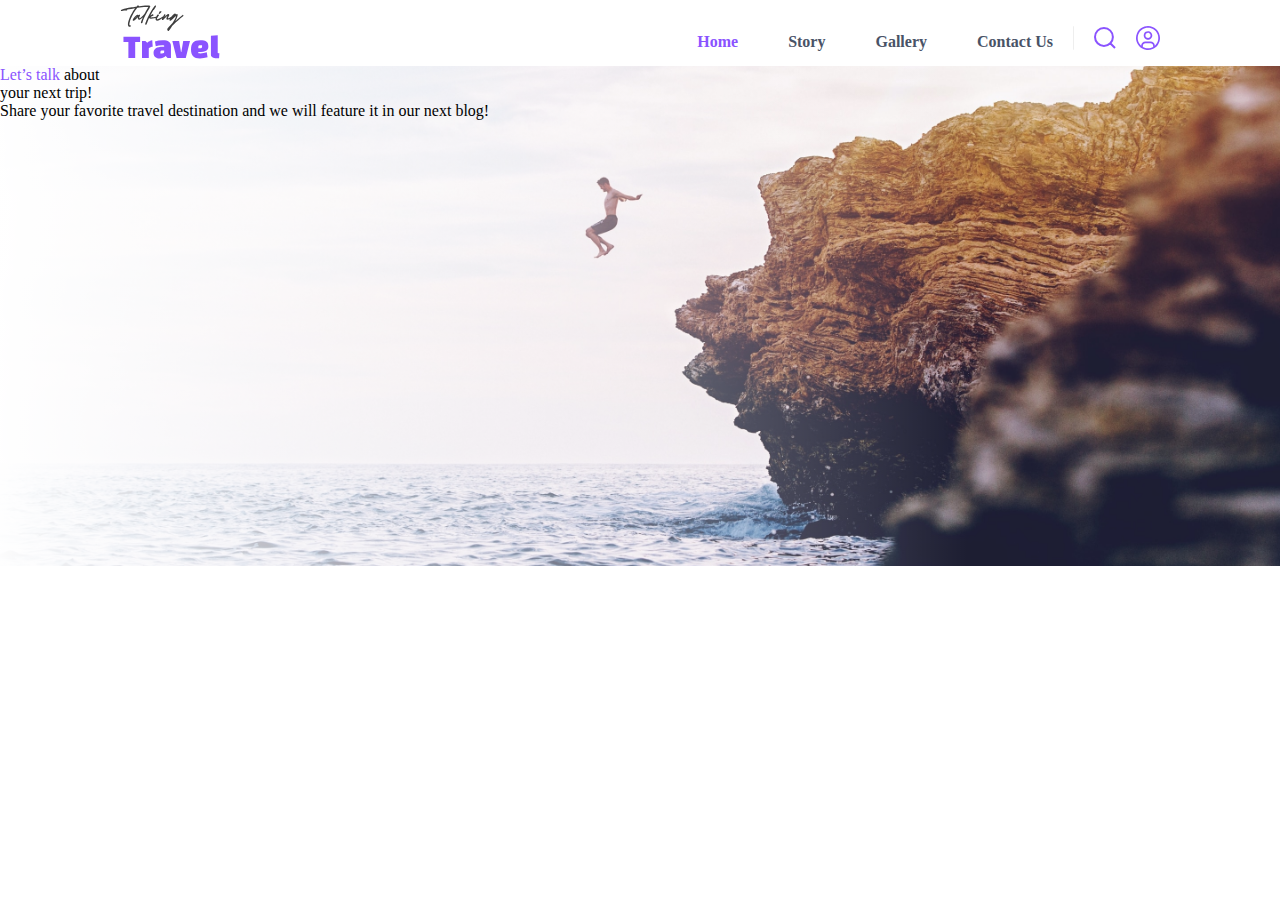
==== index.html @ 4b89ee37 "init commit" ====
<!DOCTYPE html>
<html lang="en">
  <head>
    <meta charset="UTF-8" />
    <meta name="viewport" content="width=device-width, initial-scale=1.0" />
    <title>Web</title>
    <link rel="stylesheet" href="./src/styles/style.css" />
  </head>
  <body>
    <header>
      <img class="logo" src="./src/assets/images/logo.svg" alt="" />
      <div class="nav-container">
        <ul class="nav-bar">
          <li><a href="#" class="home-link">Home</a></li>
          <li><a href="#">Story</a></li>
          <li><a href="#">Gallery</a></li>
          <li><a href="#">Contact Us</a></li>
        </ul>
        <div class="icon-items">
          <img src="./src/assets/images/seperator.svg" alt="" />
          <img src="./src/assets/images/search_icon.svg" alt="" />
          <img src="./src/assets/images/profile_icon.svg" alt="" />
        </div>
      </div>
    </header>

    <div class="main-container">
      <div class="main-text">
        <span class="text-violet">Let’s talk</span>
        <span class="text-black">about <br />your next trip!</span>
        <br />
        <span
          >Share your favorite travel destination and we will feature it in our
          next blog!</span
        >
      </div>
    </div>
  </body>
</html>
---- src/styles/style.css ----
* {
    margin: 0;
    padding: 0;
}

header {
    display: flex;
    justify-content: space-between;
    align-items: center;
    padding-bottom: 2px;
    padding-left: 120x;
    padding-right: 120px;
}

.logo {
    padding-left: 120px;
}

ul {
    display: flex;
    padding-top: 20px;
    list-style-type: none;
}

a {
    font-weight: 550;
    text-decoration: none;
    color: #495367;
}

.nav-container {
    display: flex;
    align-items: center;
    flex-direction: row;
    gap: 20px;
}

.home-link {
    color: #8A53FF;
}

.nav-bar {
    gap: 50px;
}

.icon {
    padding-top: 20px;
}

.icon-items {
    display: flex;
    padding-top: 12px;
    gap: 20px;
}

.main-container {
    background: linear-gradient(90deg, #FFFFFF -0.92%, rgba(255, 255, 255, 0) 75.6%) , url('../assets/images/sea.jpeg');
    background-size: cover;
    width: 100%;
    height: 500px;
    background-repeat: no-repeat;
    background-position: center;
}

.text-black {
    color: black;
}

.text-violet {
    color: #8A53FF ;
}

.main-text {

}
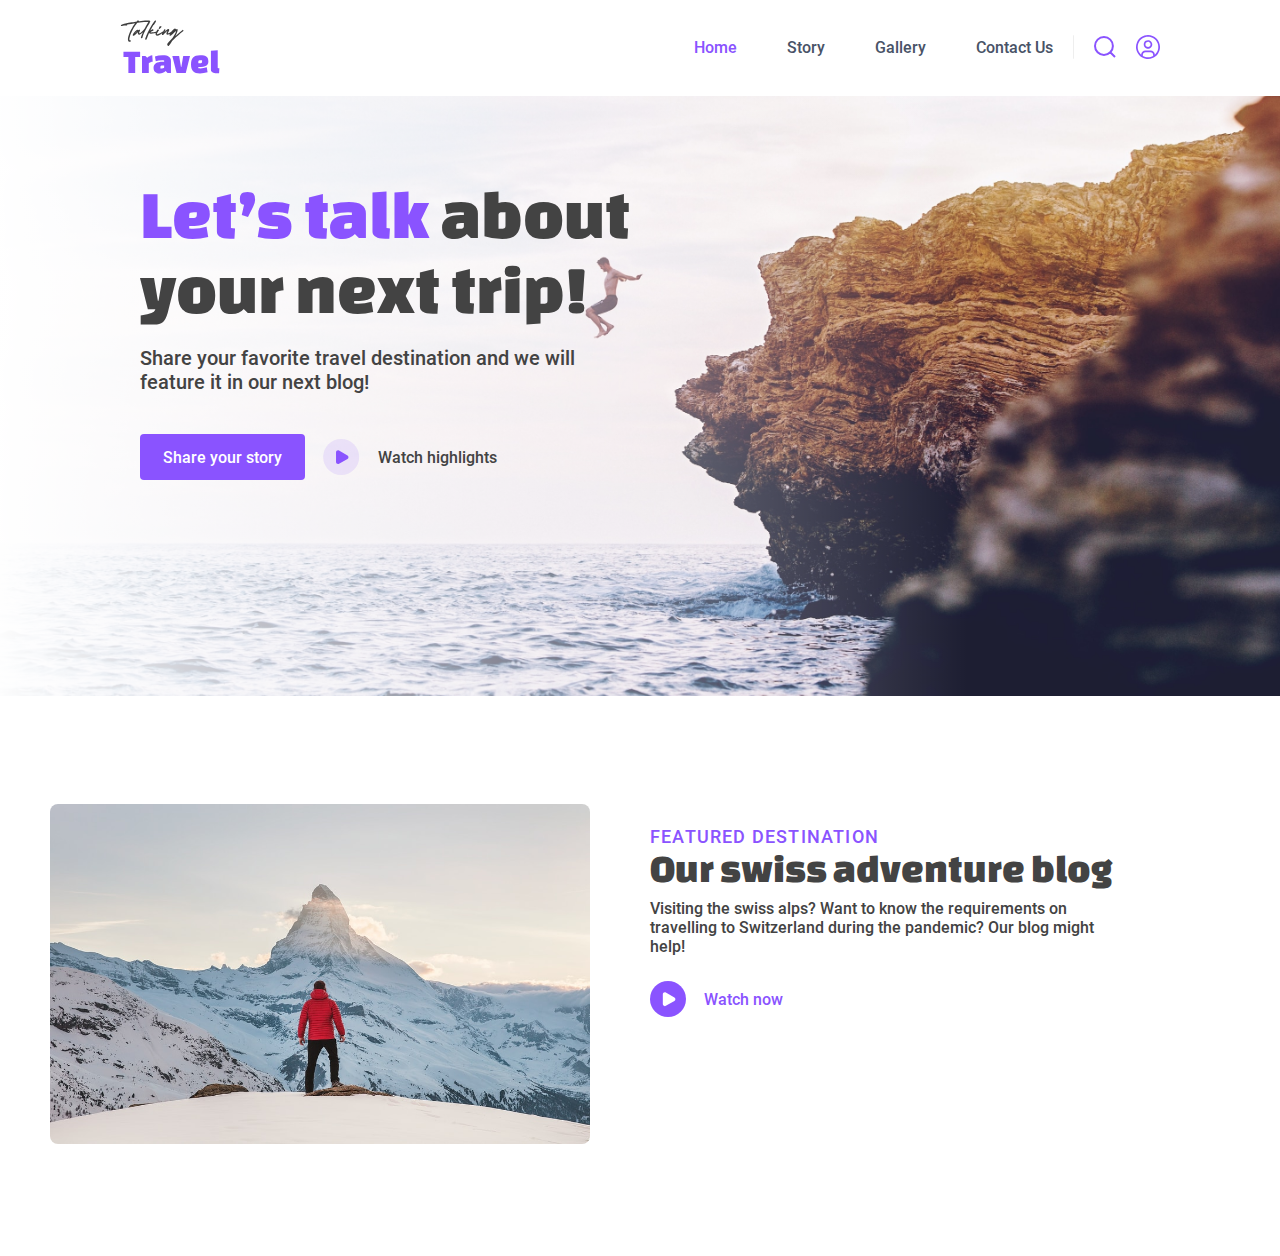
==== commit 63324743: "added Featured Destination Section and added fonts" ====
--- a/index.html
+++ b/index.html
@@ -26,13 +26,39 @@
 
     <div class="main-container">
       <div class="main-text">
-        <span class="text-violet">Let’s talk</span>
-        <span class="text-black">about <br />your next trip!</span>
-        <br />
-        <span
+        <div class="changa-one">
+          <span class="text-violet">Let’s talk</span>
+          <span>about <br />your next trip!</span>
+        </div>
+        <span class="roboto"
           >Share your favorite travel destination and we will feature it in our
           next blog!</span
         >
+        <div class="buttons">
+          <button>Share your story</button>
+          <img src="./src/assets/images/play.svg" alt="" />
+          <span>Watch highlights</span>
+        </div>
+      </div>
+    </div>
+    <div class="main-container2">
+      <div class="image-mountains">
+        <img src="./src/assets/images/mountain.jpeg" alt="" />
+      </div>
+      <div class="main-text2">
+        <div class="mountains-text">
+          <p class="mountains-violet">FEATURED DESTINATION</p>
+          <p class="mountains-black">Our swiss adventure blog</p>
+          <p>
+            Visiting the swiss alps? Want to know the requirements on <br />
+            travelling to Switzerland during the pandemic? Our blog might <br />
+            help!
+          </p>
+        </div>
+        <div class="button-play-mountains">
+          <img src="./src/assets/images/play2.svg" alt="" />
+          <span>Watch now</span>
+        </div>
       </div>
     </div>
   </body>
--- a/src/styles/style.css
+++ b/src/styles/style.css
@@ -1,8 +1,22 @@
 * {
     margin: 0;
     padding: 0;
+    color: #434343;
 }
 
+body {
+    font-family: 'Roboto';
+}
+
+@font-face {
+    font-family: 'Roboto';
+    src: url(../assets/fonts/Roboto-Medium.ttf);
+}
+
+@font-face {
+    font-family: 'ChangaOne';
+    src: url(../assets/fonts/ChangaOne-Regular.ttf);
+}
 header {
     display: flex;
     justify-content: space-between;
@@ -14,18 +28,26 @@
 
 .logo {
     padding-left: 120px;
+    padding-top: 15px;
+    padding-bottom: 15px;
 }
 
 ul {
     display: flex;
-    padding-top: 20px;
+    padding-top: 15px;
+    padding-bottom: 15px;
     list-style-type: none;
 }
 
 a {
+    font-family: 'Roboto';
     font-weight: 550;
     text-decoration: none;
     color: #495367;
+}
+
+.icon-items {
+    cursor: pointer;
 }
 
 .nav-container {
@@ -49,7 +71,8 @@
 
 .icon-items {
     display: flex;
-    padding-top: 12px;
+    padding-top: 15px;
+    padding-bottom: 15px;
     gap: 20px;
 }
 
@@ -57,19 +80,113 @@
     background: linear-gradient(90deg, #FFFFFF -0.92%, rgba(255, 255, 255, 0) 75.6%) , url('../assets/images/sea.jpeg');
     background-size: cover;
     width: 100%;
-    height: 500px;
+    height: 600px;
     background-repeat: no-repeat;
     background-position: center;
-}
-
-.text-black {
-    color: black;
 }
 
 .text-violet {
     color: #8A53FF ;
 }
 
+.changa-one {
+    font-family: 'ChangaOne';
+    font-weight: 400px;
+    font-size: 70px;
+    padding-bottom: 20px;
+}
+
+.roboto {
+    font-family: 'Roboto' , sans-serif;
+    font-weight: normal;
+    font-size: 20px;
+}
+
 .main-text {
+    width: 500px;
+    height: 250px;
+    margin-left: 140px;
+    padding-top: 80px;
+}
 
-}+.buttons {
+    display: flex;
+    align-items: center;
+    gap: 18px;
+    margin-top: 40px;
+}
+
+.buttons button {
+    font-size: 16px;
+    font-family: 'Roboto';
+    width: 165px;
+    height: 46px;
+    border-radius: 4px;
+    border: none;
+    color: #FFFFFF;
+    background-color:  #8A53FF;
+    cursor: pointer;
+}
+
+.buttons span {
+    font-family: 'Roboto';
+
+}
+
+.buttons img {
+    cursor: pointer;
+}
+
+.main-container2 {
+    display: flex;
+    justify-content: center;
+    align-items: center;
+    width: 100%;
+    height: 560px;
+    gap: 60px;
+}
+
+.image-mountains img {
+    width: 540px;
+    height: 340px;
+    border-radius: 8px;
+}
+
+.main-text2 {
+    width: 580px;
+    height: 300px;
+
+}
+
+.mountains-text {
+    margin-bottom: 25px;
+}
+
+.mountains-violet {
+    font-weight: 500;
+    font-size: 18px;
+    letter-spacing: 1.2px;
+    color: #8A53FF;
+}
+
+.button-play-mountains {
+    display: flex;
+    align-items: center;
+    gap: 18px;
+}
+
+.button-play-mountains span {
+    color: #8A53FF;
+}
+
+
+.mountains-black {
+    font-family: 'ChangaOne';
+    font-size: 40px;
+    padding-bottom: 10px;
+}
+
+.button-play-mountains img {
+    cursor: pointer;
+}
+
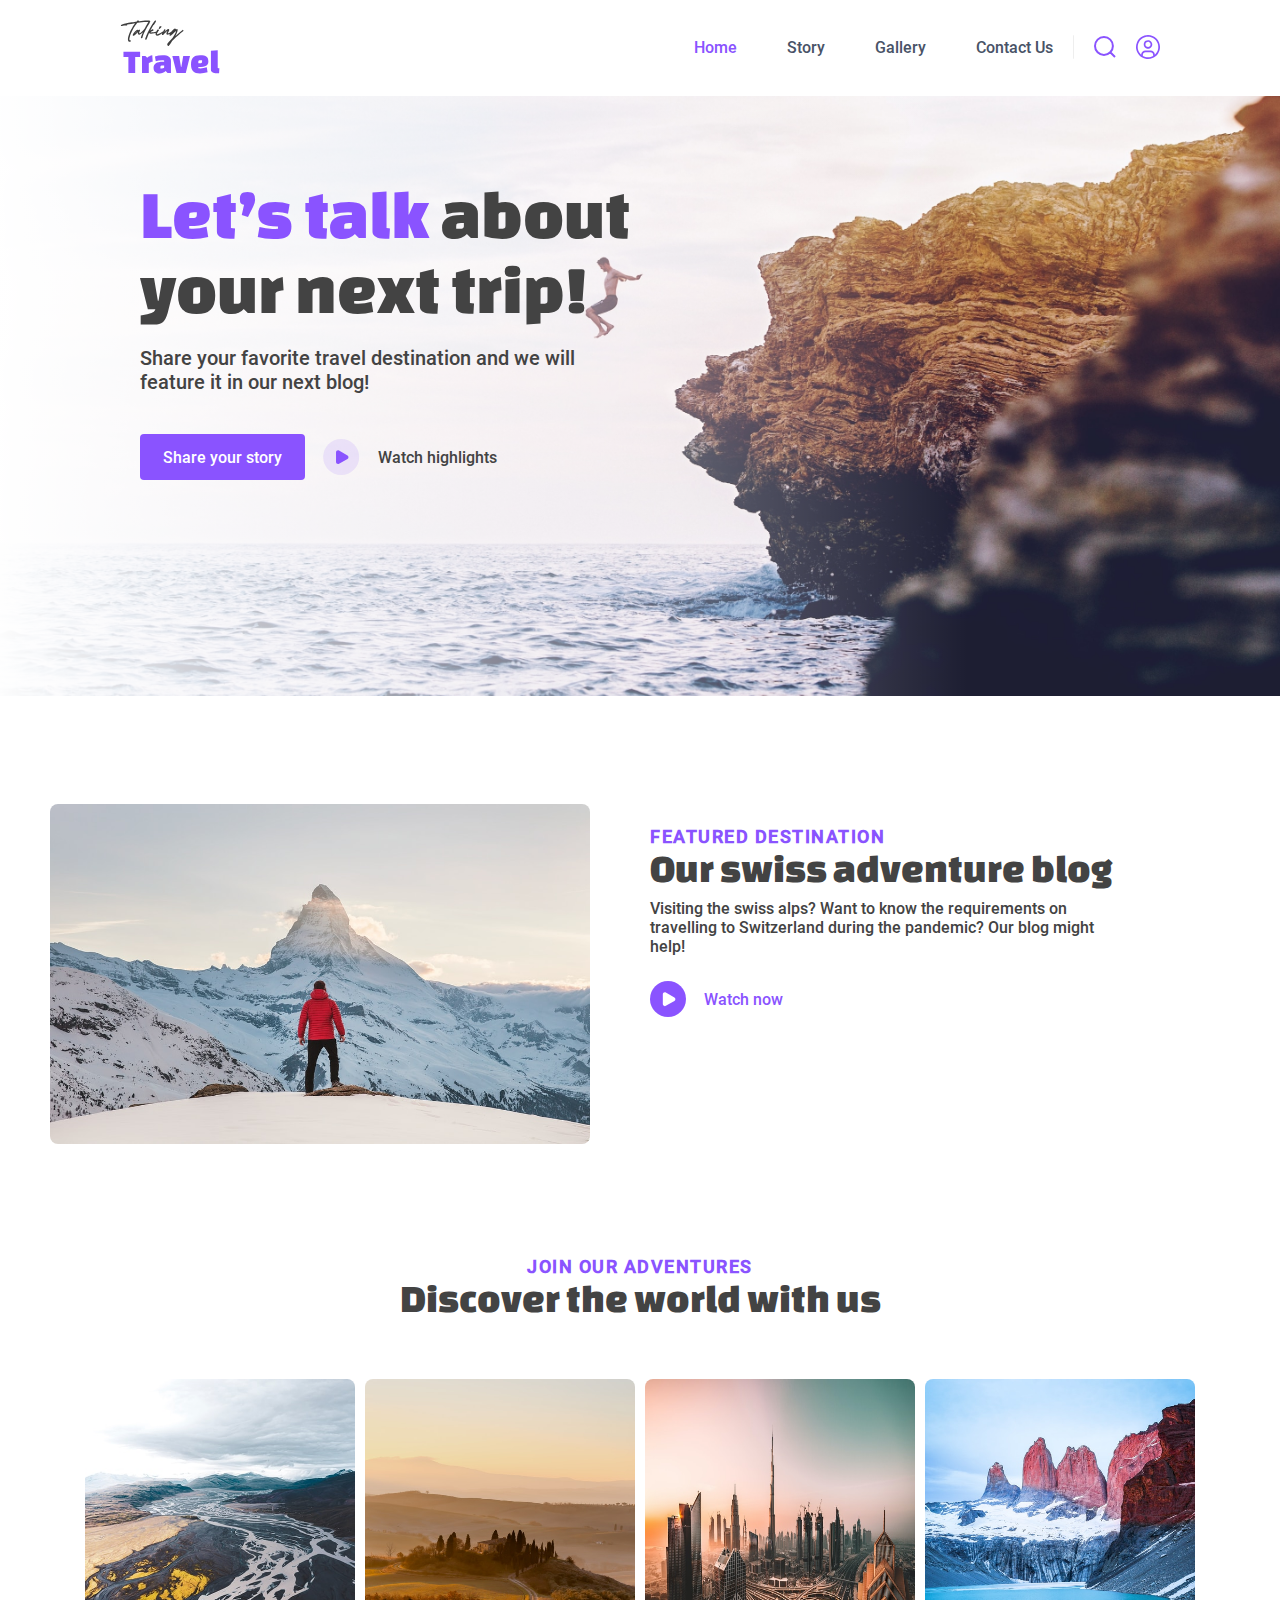
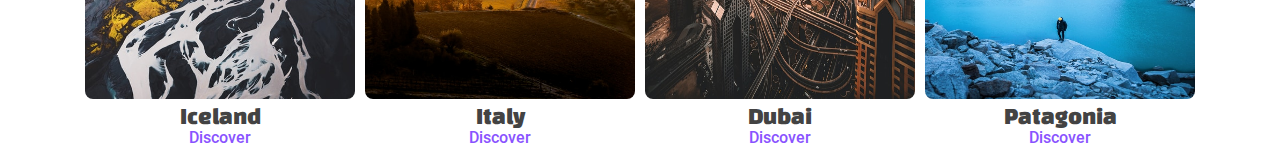
==== commit e151c898: "added discover the world section" ====
--- a/index.html
+++ b/index.html
@@ -5,6 +5,7 @@
     <meta name="viewport" content="width=device-width, initial-scale=1.0" />
     <title>Web</title>
     <link rel="stylesheet" href="./src/styles/style.css" />
+    <link rel="stylesheet" href="./src/styles/discoverWorld.css" />
   </head>
   <body>
     <header>
@@ -61,5 +62,33 @@
         </div>
       </div>
     </div>
+    <div class="discover-container">
+      <div class="discover-header">
+        <p class="adventures-violet">JOIN OUR ADVENTURES</p>
+        <p class="discover-text">Discover the world with us</p>
+      </div>
+      <div class="location-cards">
+        <div class="iceland">
+          <img src="./src/assets/images/iceland.jpeg" alt="" />
+          <p>Iceland</p>
+          <span>Discover</span>
+        </div>
+        <div class="italy">
+          <img src="./src/assets/images/italy.jpeg" alt="" />
+          <p>Italy</p>
+          <span>Discover</span>
+        </div>
+        <div class="dubai">
+          <img src="./src/assets/images/dubai.jpeg" alt="" />
+          <p>Dubai</p>
+          <span>Discover</span>
+        </div>
+        <div class="patagonia">
+          <img src="./src/assets/images/patagonia.jpeg" alt="" />
+          <p>Patagonia</p>
+          <span>Discover</span>
+        </div>
+      </div>
+    </div>
   </body>
 </html>
--- a/src/styles/style.css
+++ b/src/styles/style.css
@@ -163,9 +163,9 @@
 }
 
 .mountains-violet {
-    font-weight: 500;
+    font-weight: 700;
     font-size: 18px;
-    letter-spacing: 1.2px;
+    letter-spacing: 1.5px;
     color: #8A53FF;
 }
 
--- a/src/styles/discoverWorld.css
+++ b/src/styles/discoverWorld.css
@@ -0,0 +1,46 @@
+.discover-header {
+    display: flex;
+    flex-direction: column;
+    justify-content: center;
+    align-items: center;
+    margin-bottom: 60px;
+}
+
+.adventures-violet {
+    color: #8A53FF;
+    font-weight: 700;
+    font-size: 18px;
+    letter-spacing: 1.5px;
+}
+
+.discover-text {
+    font-family: 'ChangaOne';
+    font-size: 40px;
+
+}
+
+.location-cards {
+    display: flex;
+    flex-direction: row;
+    justify-content: center;
+    align-items: center;
+    text-align: center;
+    gap: 10px;
+}
+
+.location-cards img {
+    border-radius: 8px;
+    width: 270px;
+    height: 320px;
+}
+
+.location-cards p {
+    font-family: 'ChangaOne';
+    font-size: 24px;
+}
+
+.location-cards span {
+    font-size: 16px;
+    font-weight: 400;
+    color: #8A53FF;
+}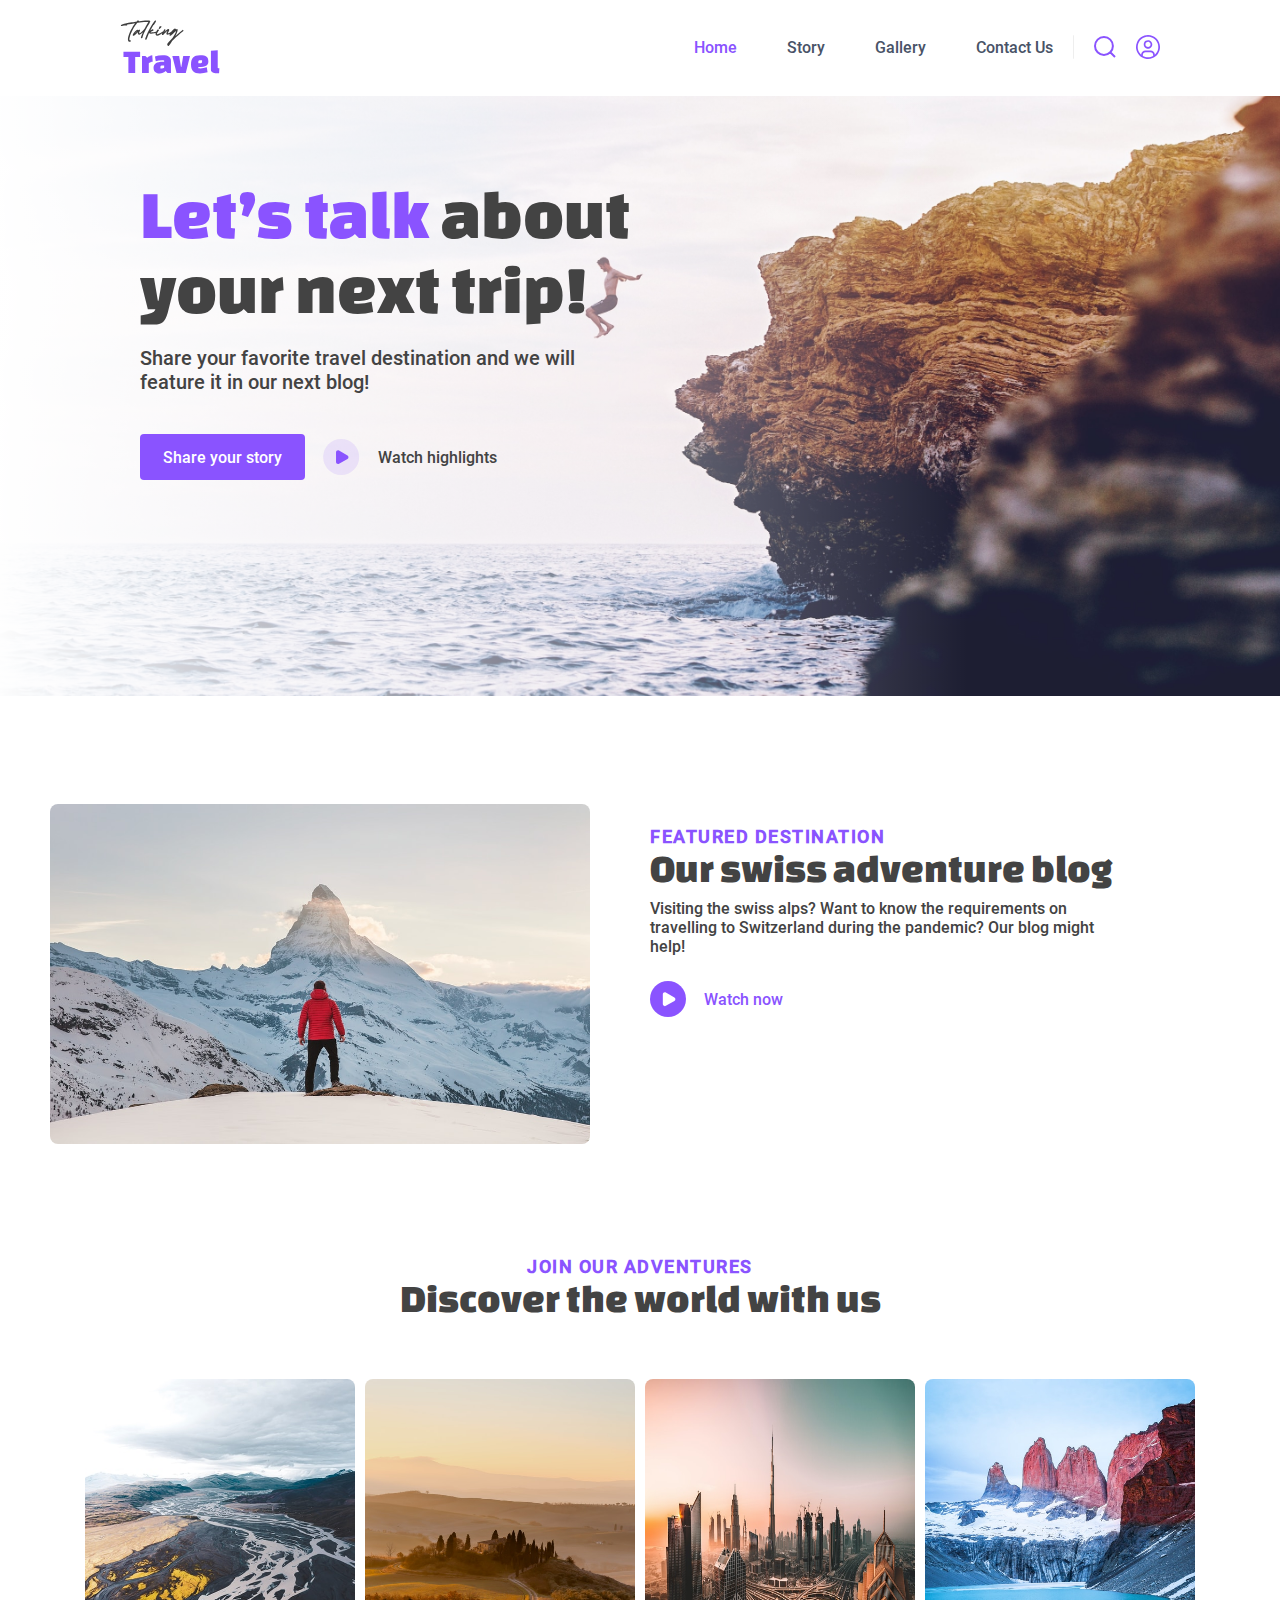
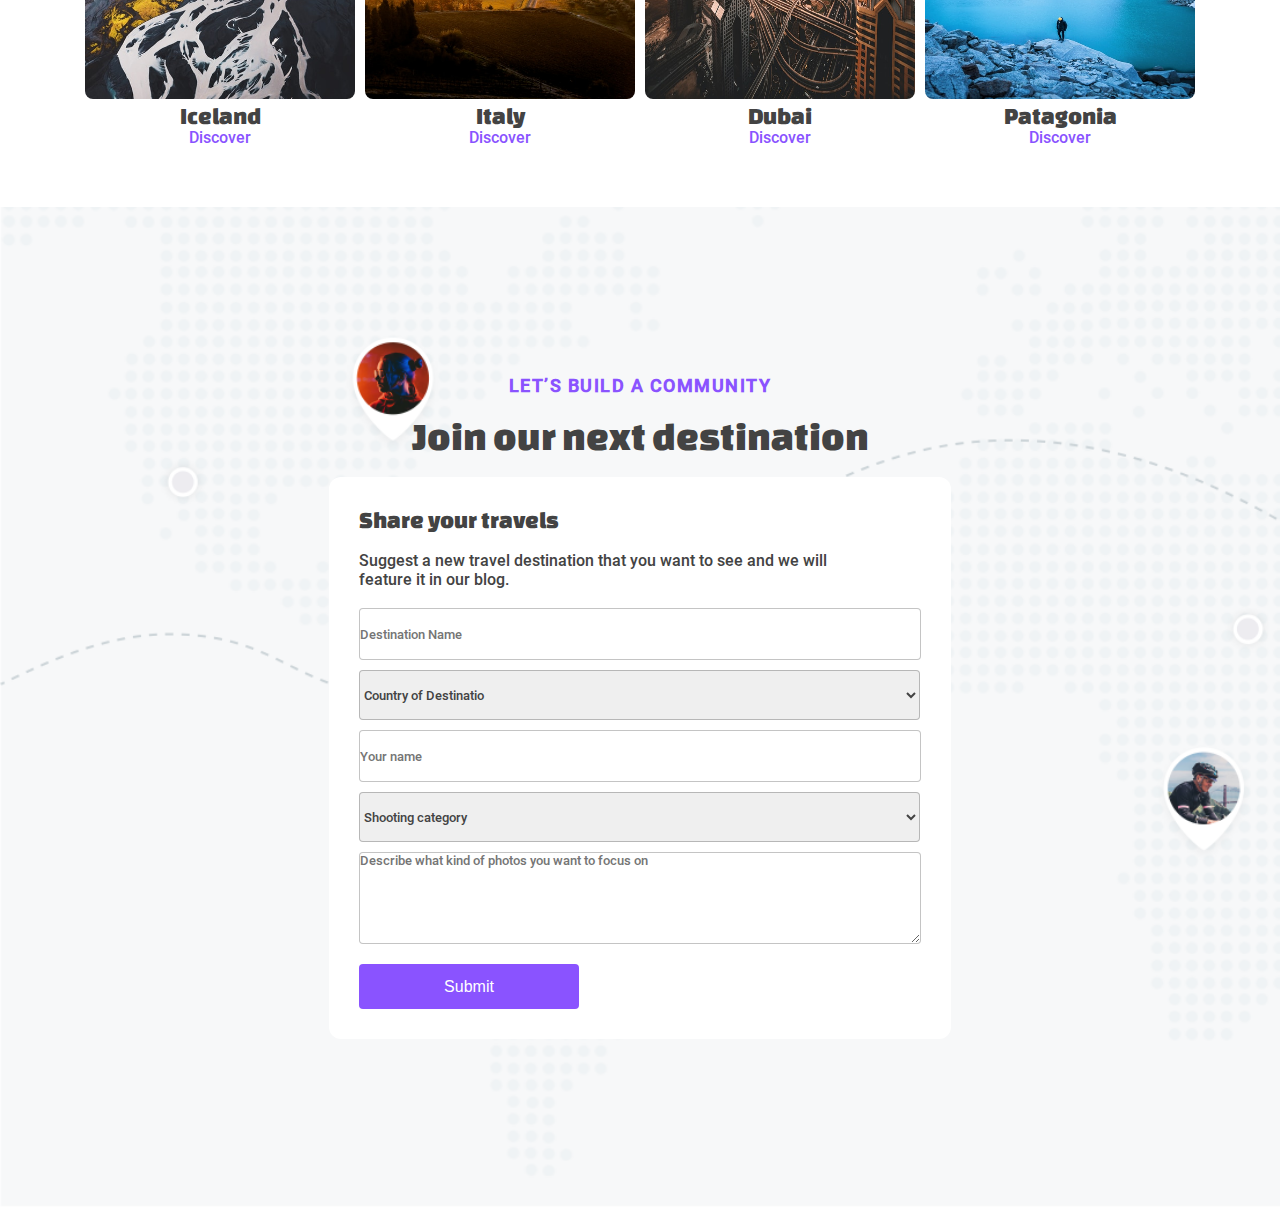
==== commit 10a02ab6: "add forms" ====
--- a/index.html
+++ b/index.html
@@ -5,7 +5,7 @@
     <meta name="viewport" content="width=device-width, initial-scale=1.0" />
     <title>Web</title>
     <link rel="stylesheet" href="./src/styles/style.css" />
-    <link rel="stylesheet" href="./src/styles/discoverWorld.css" />
+    <link rel="stylesheet" href="./src/styles/cardsAndForm.css" />
   </head>
   <body>
     <header>
@@ -42,6 +42,7 @@
         </div>
       </div>
     </div>
+
     <div class="main-container2">
       <div class="image-mountains">
         <img src="./src/assets/images/mountain.jpeg" alt="" />
@@ -62,6 +63,7 @@
         </div>
       </div>
     </div>
+
     <div class="discover-container">
       <div class="discover-header">
         <p class="adventures-violet">JOIN OUR ADVENTURES</p>
@@ -90,5 +92,53 @@
         </div>
       </div>
     </div>
+
+    <div class="share-travels">
+      <div class="travels-form">
+        <div class="form-header">
+          <p>LET’S BUILD A COMMUNITY</p>
+          <br />
+          <span>Join our next destination</span>
+        </div>
+        <div class="form-container">
+          <div class="form-text">
+            <p>Share your travels</p>
+            <br />
+            <span
+              >Suggest a new travel destination that you want to see and we will
+              <br />
+              feature it in our blog.</span
+            >
+          </div>
+          <br />
+          <div class="comletion-form">
+            <input type="text" placeholder="Destination Name" />
+            <select name="" id="">
+              <option value="">Country of Destinatio</option>
+              <option value="">Iceland</option>
+              <option value="">Italy</option>
+              <option value="">Dubai</option>
+              <option value="">Patagonia</option>
+              <img src="./src/assets/images/arrow.svg" alt="" />
+            </select>
+            <input placeholder="Your name" type="text" />
+            <select name="" id="">
+              <option value="">Shooting category</option>
+              <option value="">Commercial</option>
+              <option value="">Conditionally commercial</option>
+              <option value="">Non-commercial</option>
+              <img src="./src/assets/images/arrow.svg" alt="" />
+            </select>
+            <textarea
+              class="addition"
+              placeholder="Describe what kind of photos you want to focus on"
+              name=""
+              id=""
+            ></textarea>
+            <button>Submit</button>
+          </div>
+        </div>
+      </div>
+    </div>
   </body>
 </html>
--- a/src/styles/cardsAndForm.css
+++ b/src/styles/cardsAndForm.css
@@ -0,0 +1,143 @@
+.discover-header {
+    display: flex;
+    flex-direction: column;
+    justify-content: center;
+    align-items: center;
+    margin-bottom: 60px;
+}
+
+.adventures-violet {
+    color: #8A53FF;
+    font-weight: 700;
+    font-size: 18px;
+    letter-spacing: 1.5px;
+}
+
+.discover-text {
+    font-family: 'ChangaOne';
+    font-size: 40px;
+
+}
+
+.location-cards {
+    display: flex;
+    flex-direction: row;
+    justify-content: center;
+    align-items: center;
+    text-align: center;
+    gap: 10px;
+}
+
+.location-cards img {
+    border-radius: 8px;
+    width: 270px;
+    height: 320px;
+}
+
+.location-cards p {
+    font-family: 'ChangaOne';
+    font-size: 24px;
+}
+
+.location-cards span {
+    font-size: 16px;
+    font-weight: 400;
+    color: #8A53FF;
+}
+
+.share-travels {
+    background-image: url('../assets/images/backgroundTravel.png');
+    background-repeat: no-repeat;
+    background-size: cover;
+    width: 100%;
+    height: 1000px;
+
+}
+
+.discover-container {
+    margin-bottom: 60px;
+}
+
+.share-travels {
+    display: flex;
+    justify-content: center;
+    align-items: center;
+    text-align: left;
+
+}
+
+.form-container {
+    background-color: white;
+    padding-left: 30px;
+    padding-right: 30px;
+    padding-top: 30px;
+    padding-bottom: 30px;
+    border-radius: 12px;
+}
+
+.form-header {
+    text-align: center;
+    margin-bottom: 20px;
+    
+}
+
+.form-header span {
+    font-family: 'ChangaOne';
+    font-size: 40px;
+}
+
+.form-header p {
+    font-size: 18px;
+    font-weight: 700;
+    letter-spacing: 1.5px;
+    color: #8A53FF;
+}
+
+.form-text p {
+    font-family: 'ChangaOne';
+    font-size: 24px;
+}
+
+.comletion-form {
+    display: flex;
+    flex-direction: column;
+    gap: 10px;
+}
+
+.comletion-form input {
+    border-radius: 4px;
+    font-family: 'Roboto';
+    border: 1px solid #0000003B;
+    width: 560px;
+    height: 50px;
+    font-weight: 16px;
+}
+
+.comletion-form select {
+    font-family: 'Roboto';
+    border-radius: 4px;
+    border: 1px solid #0000003B;
+    width: 561.3px;
+    height: 50px;
+    font-weight: 16px;
+}
+
+.comletion-form button {
+    width: 220px;
+    height: 45px;
+    border-radius: 4px;
+    border: none;
+    background-color: #8A53FF;
+    color: white;
+    font-size: 16px;
+}
+
+.addition {
+    
+    border: 1px solid #0000003B;
+    border-radius: 4px;
+    font-family: 'Roboto';
+    height: 90px;
+    margin-bottom: 10px;
+}
+
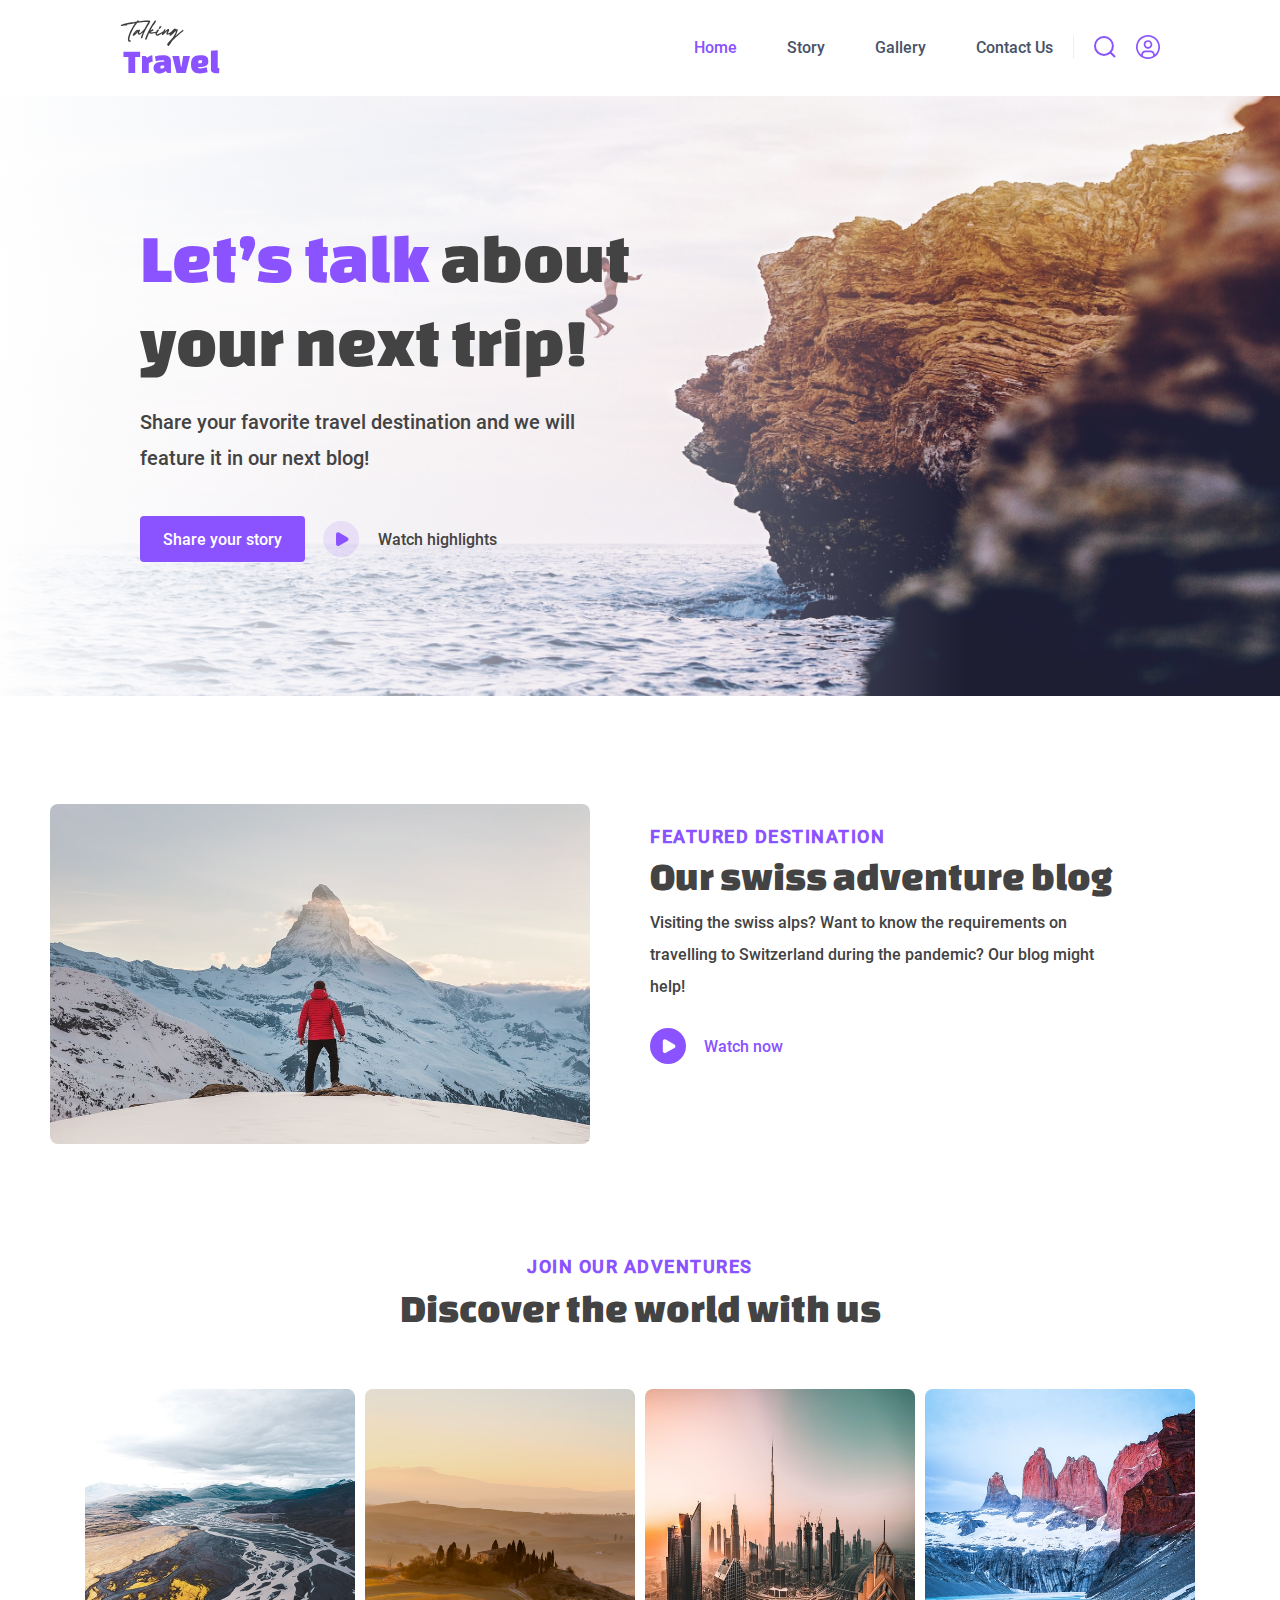
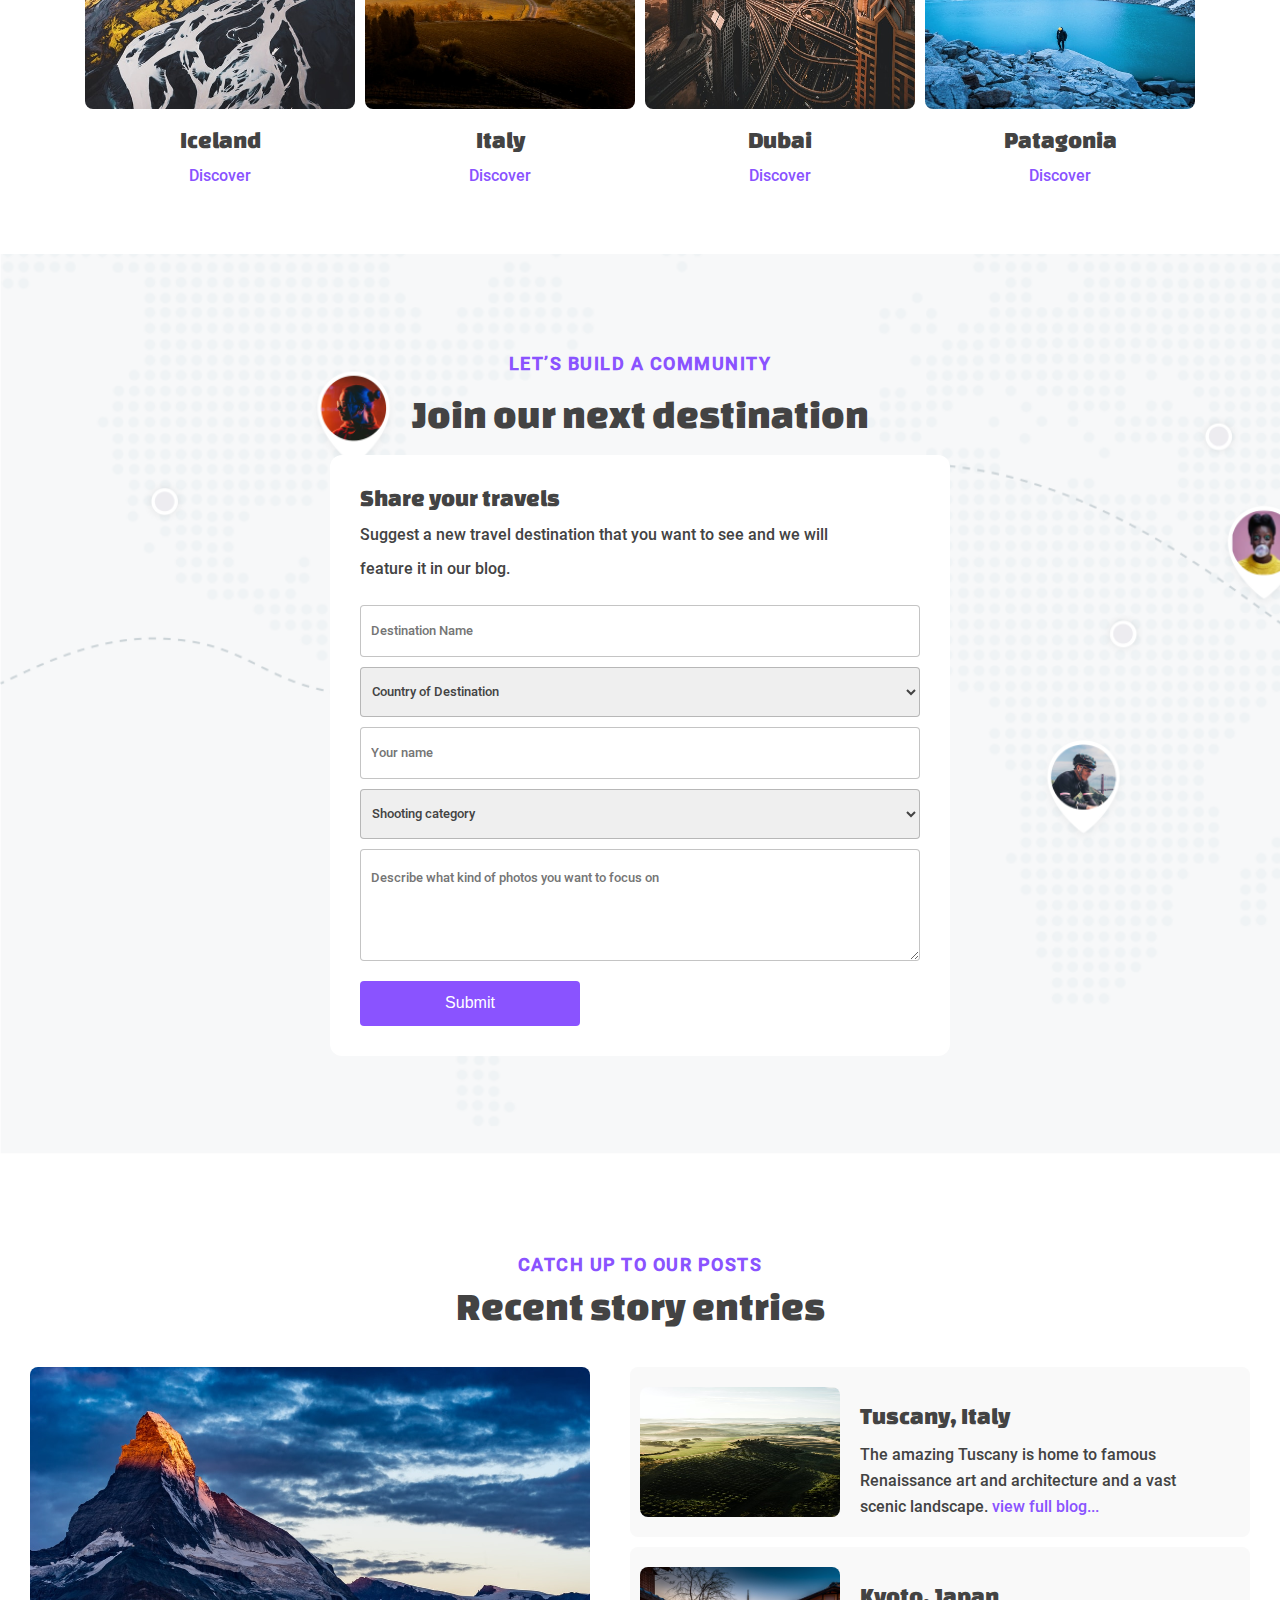
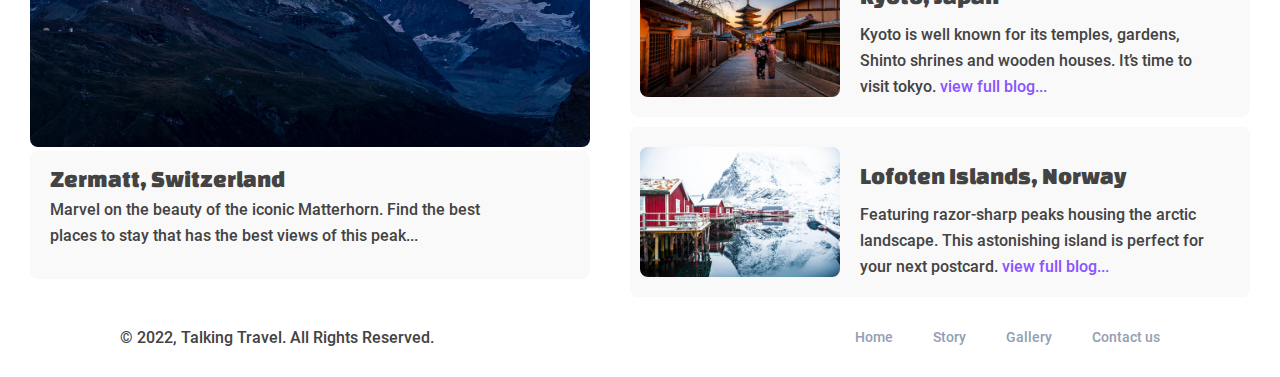
==== commit 297196e4: "add home page and header story page" ====
--- a/index.html
+++ b/index.html
@@ -3,24 +3,25 @@
   <head>
     <meta charset="UTF-8" />
     <meta name="viewport" content="width=device-width, initial-scale=1.0" />
-    <title>Web</title>
-    <link rel="stylesheet" href="./src/styles/style.css" />
-    <link rel="stylesheet" href="./src/styles/cardsAndForm.css" />
+    <title>Home</title>
+    <link rel="stylesheet" href="src/styles/style.css" />
+    <link rel="stylesheet" href="src/styles/cardsAndForm.css" />
+    <link rel="stylesheet" href="src/styles/recentStorySection.css" />
   </head>
   <body>
     <header>
-      <img class="logo" src="./src/assets/images/logo.svg" alt="" />
+      <img class="logo" src="src/assets/images/logo.svg" alt="" />
       <div class="nav-container">
         <ul class="nav-bar">
-          <li><a href="#" class="home-link">Home</a></li>
-          <li><a href="#">Story</a></li>
+          <li><a href="index.html" class="home-link">Home</a></li>
+          <li><a href="story.html">Story</a></li>
           <li><a href="#">Gallery</a></li>
           <li><a href="#">Contact Us</a></li>
         </ul>
         <div class="icon-items">
-          <img src="./src/assets/images/seperator.svg" alt="" />
-          <img src="./src/assets/images/search_icon.svg" alt="" />
-          <img src="./src/assets/images/profile_icon.svg" alt="" />
+          <img src="src/assets/images/seperator.svg" alt="" />
+          <img src="src/assets/images/search_icon.svg" alt="" />
+          <img src="src/assets/images/profile_icon.svg" alt="" />
         </div>
       </div>
     </header>
@@ -37,7 +38,7 @@
         >
         <div class="buttons">
           <button>Share your story</button>
-          <img src="./src/assets/images/play.svg" alt="" />
+          <img src="src/assets/images/play.svg" alt="" />
           <span>Watch highlights</span>
         </div>
       </div>
@@ -45,20 +46,20 @@
 
     <div class="main-container2">
       <div class="image-mountains">
-        <img src="./src/assets/images/mountain.jpeg" alt="" />
+        <img src="src/assets/images/mountain.jpeg" alt="" />
       </div>
       <div class="main-text2">
         <div class="mountains-text">
           <p class="mountains-violet">FEATURED DESTINATION</p>
           <p class="mountains-black">Our swiss adventure blog</p>
-          <p>
+          <p class="text-description">
             Visiting the swiss alps? Want to know the requirements on <br />
             travelling to Switzerland during the pandemic? Our blog might <br />
             help!
           </p>
         </div>
         <div class="button-play-mountains">
-          <img src="./src/assets/images/play2.svg" alt="" />
+          <img src="src/assets/images/play2.svg" alt="" />
           <span>Watch now</span>
         </div>
       </div>
@@ -71,22 +72,22 @@
       </div>
       <div class="location-cards">
         <div class="iceland">
-          <img src="./src/assets/images/iceland.jpeg" alt="" />
+          <img src="src/assets/images/iceland.jpeg" alt="" />
           <p>Iceland</p>
           <span>Discover</span>
         </div>
         <div class="italy">
-          <img src="./src/assets/images/italy.jpeg" alt="" />
+          <img src="src/assets/images/italy.jpeg" alt="" />
           <p>Italy</p>
           <span>Discover</span>
         </div>
         <div class="dubai">
-          <img src="./src/assets/images/dubai.jpeg" alt="" />
+          <img src="src/assets/images/dubai.jpeg" alt="" />
           <p>Dubai</p>
           <span>Discover</span>
         </div>
         <div class="patagonia">
-          <img src="./src/assets/images/patagonia.jpeg" alt="" />
+          <img src="src/assets/images/patagonia.jpeg" alt="" />
           <p>Patagonia</p>
           <span>Discover</span>
         </div>
@@ -103,7 +104,6 @@
         <div class="form-container">
           <div class="form-text">
             <p>Share your travels</p>
-            <br />
             <span
               >Suggest a new travel destination that you want to see and we will
               <br />
@@ -114,12 +114,12 @@
           <div class="comletion-form">
             <input type="text" placeholder="Destination Name" />
             <select name="" id="">
-              <option value="">Country of Destinatio</option>
+              <option value="">Country of Destination</option>
               <option value="">Iceland</option>
               <option value="">Italy</option>
               <option value="">Dubai</option>
               <option value="">Patagonia</option>
-              <img src="./src/assets/images/arrow.svg" alt="" />
+              <img src="src/assets/images/arrow.svg" alt="" />
             </select>
             <input placeholder="Your name" type="text" />
             <select name="" id="">
@@ -127,7 +127,7 @@
               <option value="">Commercial</option>
               <option value="">Conditionally commercial</option>
               <option value="">Non-commercial</option>
-              <img src="./src/assets/images/arrow.svg" alt="" />
+              <img src="src/assets/images/arrow.svg" alt="" />
             </select>
             <textarea
               class="addition"
@@ -140,5 +140,81 @@
         </div>
       </div>
     </div>
+
+    <div class="story-titles">
+      <div class="titles">
+        <p>CATCH UP TO OUR POSTS</p>
+        <span>Recent story entries</span>
+      </div>
+    </div>
+    <div class="cards-container">
+      <div class="zermatt">
+        <img src="src/assets/images/zermatt.jpeg" alt="" />
+        <div class="text-zermatt">
+          <p>Zermatt, Switzerland</p>
+          <div class="text-play">
+            <span
+              >Marvel on the beauty of the iconic Matterhorn. Find the best
+              <br />
+              places to stay that has the best views of this peak...</span
+            >
+          </div>
+        </div>
+      </div>
+      <div class="cards-right">
+        <div class="tuscany">
+          <img src="src/assets/images/tuscany.jpeg" alt="" />
+          <div class="text-tuscany">
+            <p>Tuscany, Italy</p>
+            <span
+              >The amazing Tuscany is home to famous <br />
+              Renaissance art and architecture and a vast <br />
+              scenic landscape.
+              <span class="view-tuscany">view full blog...</span>
+            </span>
+          </div>
+        </div>
+        <div class="kyoto">
+          <img src="src/assets/images/kyoto.jpeg" alt="" />
+          <div class="text-kyoto">
+            <p>Kyoto, Japan</p>
+            <span
+              >Kyoto is well known for its temples, gardens, <br />
+              Shinto shrines and wooden houses. It’s time to <br />
+              visit tokyo.
+              <span class="view-kyoto">view full blog...</span></span
+            >
+          </div>
+        </div>
+        <div class="lofoten">
+          <img src="src/assets/images/lofoten.jpeg" alt="" />
+          <div class="text-lofoten">
+            <p>Lofoten Islands, Norway</p>
+            <span
+              >Featuring razor-sharp peaks housing the arctic <br />
+              landscape. This astonishing island is perfect for <br />
+              your next postcard.
+              <span class="view-lofoten">view full blog...</span></span
+            >
+          </div>
+        </div>
+      </div>
+    </div>
+
+    <footer>
+      <div class="footer_section">
+        <div class="rights_reserved">
+          <span>© 2022, Talking Travel. All Rights Reserved.</span>
+        </div>
+        <div class="list_container">
+          <ul class="footer_links">
+            <li class="footer_link"><a href="index.html">Home</a></li>
+            <li class="footer_link"><a href="#">Story</a></li>
+            <li class="footer_link"><a href="#">Gallery</a></li>
+            <li class="footer_link"><a href="#">Contact us</a></li>
+          </ul>
+        </div>
+      </div>
+    </footer>
   </body>
 </html>
--- a/src/styles/style.css
+++ b/src/styles/style.css
@@ -30,6 +30,7 @@
     padding-left: 120px;
     padding-top: 15px;
     padding-bottom: 15px;
+    cursor: pointer;
 }
 
 ul {
@@ -94,19 +95,21 @@
     font-weight: 400px;
     font-size: 70px;
     padding-bottom: 20px;
+    line-height: 84px;
 }
 
 .roboto {
     font-family: 'Roboto' , sans-serif;
     font-weight: normal;
     font-size: 20px;
+    line-height: 36px;
 }
 
 .main-text {
     width: 500px;
     height: 250px;
     margin-left: 140px;
-    padding-top: 80px;
+    padding-top: 120px;
 }
 
 .buttons {
@@ -114,6 +117,7 @@
     align-items: center;
     gap: 18px;
     margin-top: 40px;
+    cursor: pointer;
 }
 
 .buttons button {
@@ -158,11 +162,16 @@
 
 }
 
+.text-description {
+    line-height: 32px;
+}
+
 .mountains-text {
     margin-bottom: 25px;
 }
 
 .mountains-violet {
+    margin-bottom: 8px;
     font-weight: 700;
     font-size: 18px;
     letter-spacing: 1.5px;
@@ -173,6 +182,7 @@
     display: flex;
     align-items: center;
     gap: 18px;
+    cursor: pointer;
 }
 
 .button-play-mountains span {
@@ -188,5 +198,4 @@
 
 .button-play-mountains img {
     cursor: pointer;
-}
-
+}--- a/src/styles/cardsAndForm.css
+++ b/src/styles/cardsAndForm.css
@@ -16,7 +16,7 @@
 .discover-text {
     font-family: 'ChangaOne';
     font-size: 40px;
-
+    margin-top: 10px;
 }
 
 .location-cards {
@@ -26,6 +26,7 @@
     align-items: center;
     text-align: center;
     gap: 10px;
+    line-height: 36px;
 }
 
 .location-cards img {
@@ -43,6 +44,7 @@
     font-size: 16px;
     font-weight: 400;
     color: #8A53FF;
+    cursor: pointer;
 }
 
 .share-travels {
@@ -50,7 +52,7 @@
     background-repeat: no-repeat;
     background-size: cover;
     width: 100%;
-    height: 1000px;
+    height: 900px;
 
 }
 
@@ -63,10 +65,13 @@
     justify-content: center;
     align-items: center;
     text-align: left;
+    margin-bottom: 100px;
 
 }
 
 .form-container {
+    width: 560px;
+
     background-color: white;
     padding-left: 30px;
     padding-right: 30px;
@@ -96,6 +101,11 @@
 .form-text p {
     font-family: 'ChangaOne';
     font-size: 24px;
+    margin-bottom: 8px;
+}
+
+.form-text span {
+    line-height: 34px;
 }
 
 .comletion-form {
@@ -108,18 +118,17 @@
     border-radius: 4px;
     font-family: 'Roboto';
     border: 1px solid #0000003B;
-    width: 560px;
+    padding: 0px 10px;
     height: 50px;
-    font-weight: 16px;
 }
 
 .comletion-form select {
     font-family: 'Roboto';
     border-radius: 4px;
     border: 1px solid #0000003B;
-    width: 561.3px;
     height: 50px;
-    font-weight: 16px;
+    padding: 0px 7px;
+    color: #434343
 }
 
 .comletion-form button {
@@ -130,6 +139,7 @@
     background-color: #8A53FF;
     color: white;
     font-size: 16px;
+    cursor: pointer;
 }
 
 .addition {
@@ -138,6 +148,9 @@
     border-radius: 4px;
     font-family: 'Roboto';
     height: 90px;
+    padding: 0px 10px;
+    padding-top: 20px;
     margin-bottom: 10px;
 }
 
+
--- a/src/styles/recentStorySection.css
+++ b/src/styles/recentStorySection.css
@@ -0,0 +1,173 @@
+.story-titles {
+    display: flex;
+    flex-direction: column;
+    justify-content: center;
+    text-align: center;
+}
+
+.titles p {
+    font-size: 18px;
+    font-weight: 700;
+    letter-spacing: 1.5px;
+    color: #8A53FF;
+    margin-bottom: 10px;
+}
+
+.titles span {
+    font-family: 'ChangaOne';
+    font-size: 40px;
+    font-weight: 400;
+}
+
+.titles {
+    margin-bottom: 40px;
+}
+
+.cards-container {
+    display: flex;
+    justify-content: center;
+
+}
+
+.zermatt img {
+    width: 560px;
+    height: 380px;
+    border-radius: 8px;
+}
+
+.zermatt {
+    justify-content: center;
+    width: 600px;
+    height: 480px;
+
+}
+
+.kyoto, .tuscany, .lofoten {
+    display: flex;
+    align-items: center;
+    width: 600px;
+    height: 150px;
+    padding: 10px 10px 10px 10px;
+    border-radius: 8px;
+    background-color: #F9F9F9;
+
+
+}
+
+.tuscany img, .kyoto img, .lofoten img {
+    width: 200px;
+    min-width: 200px;
+    height: 130px;
+    border-radius: 8px;
+}
+
+.cards-right {
+    display: flex;
+    flex-direction: column;
+    gap: 10px;
+}
+
+.text-tuscany, .text-kyoto, .text-lofoten {
+    display: flex;
+    flex-direction: column; 
+    align-items: flex-start; 
+    text-align: left;
+    margin-left: 20px;
+}
+
+.cards-right span {
+    font-size: 16px;
+    line-height: 26px;
+    font-weight: 400;
+
+}
+
+.view-tuscany, .view-kyoto, .view-lofoten {
+    color: #8A53FF;
+    cursor: pointer;
+} 
+
+.cards-right p {
+    margin-top: 14px;
+    margin-bottom: 8px;
+    font-family: 'ChangaOne';
+    font-size: 24px;
+    line-height: 36px;
+    font-weight: 400;
+}
+
+
+.text-zermatt p {
+    font-family: 'ChangaOne';
+    font-weight: 400;
+    font-size: 24px;
+    line-height: 36px;
+
+}
+
+.text-zermatt span {
+    font-weight: 400;
+    font-size: 16px;
+    line-height: 26px;
+}
+
+.text-zermatt {
+    display: flex;
+    flex-direction: column; 
+    align-items: flex-start; 
+    text-align: left;
+    width: 540px;
+    height: 118px;
+    background-color: #F9F9F9;
+    border-radius: 8px;
+    padding-left: 20px;
+    padding-top: 10px;
+}
+
+footer {
+    display: flex;
+    width: 100%;
+    justify-content: space-between;
+
+}
+
+.navigation {
+    display: flex;
+    flex-direction: row;
+}
+
+.nav-list {
+    display: flex;
+    list-style-type: none;
+}
+
+a {
+    text-decoration: none;
+}
+
+.footer_links {
+    display: flex;
+    align-items: center;
+}
+
+.footer_section {
+    height: 80px;
+    width: 100%;
+    padding: 0 120px;
+    display: flex;
+    justify-content: space-between;
+    align-items: center;
+}
+
+.footer_links {
+    gap: 40px;
+    list-style: none;
+    font-weight: 300;
+    font-size: 14px;
+    color: #939EB4;
+}
+
+.footer_link>a {
+    text-decoration: none;
+    color: #939EB4;
+}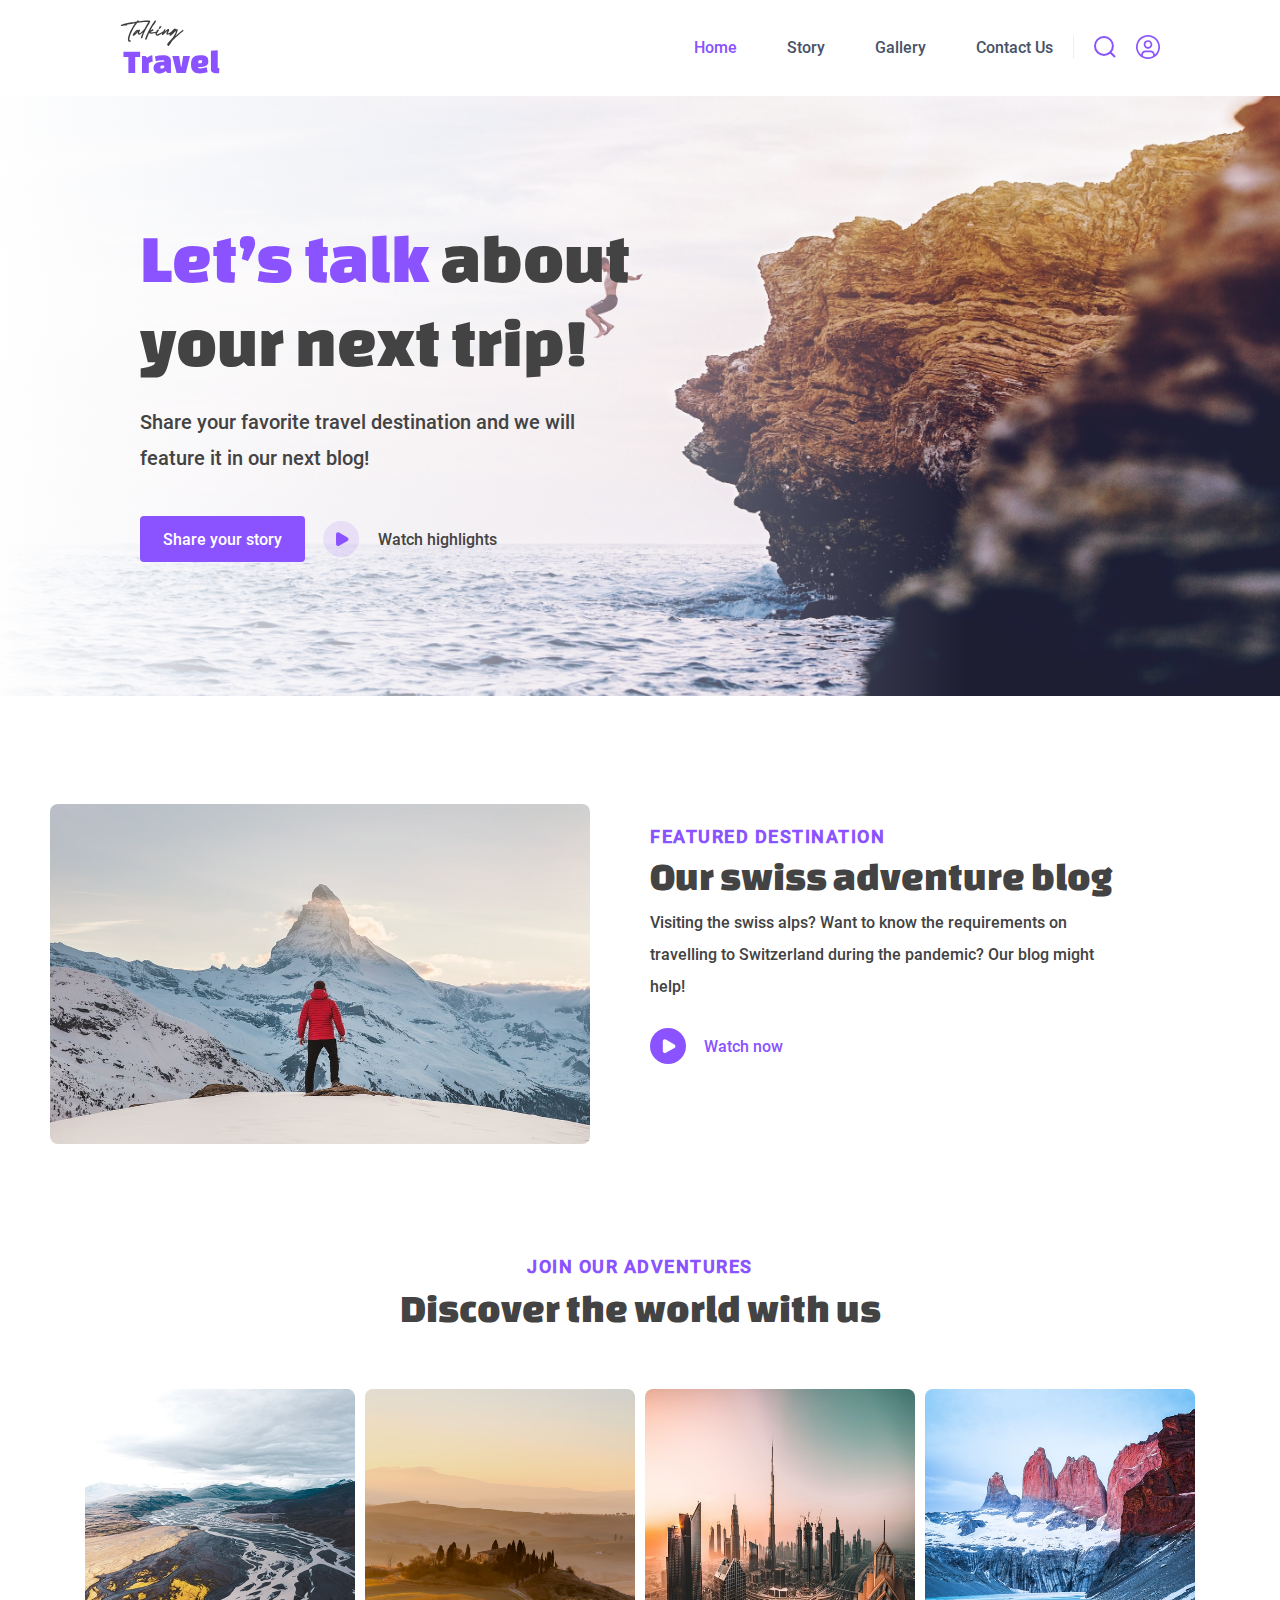
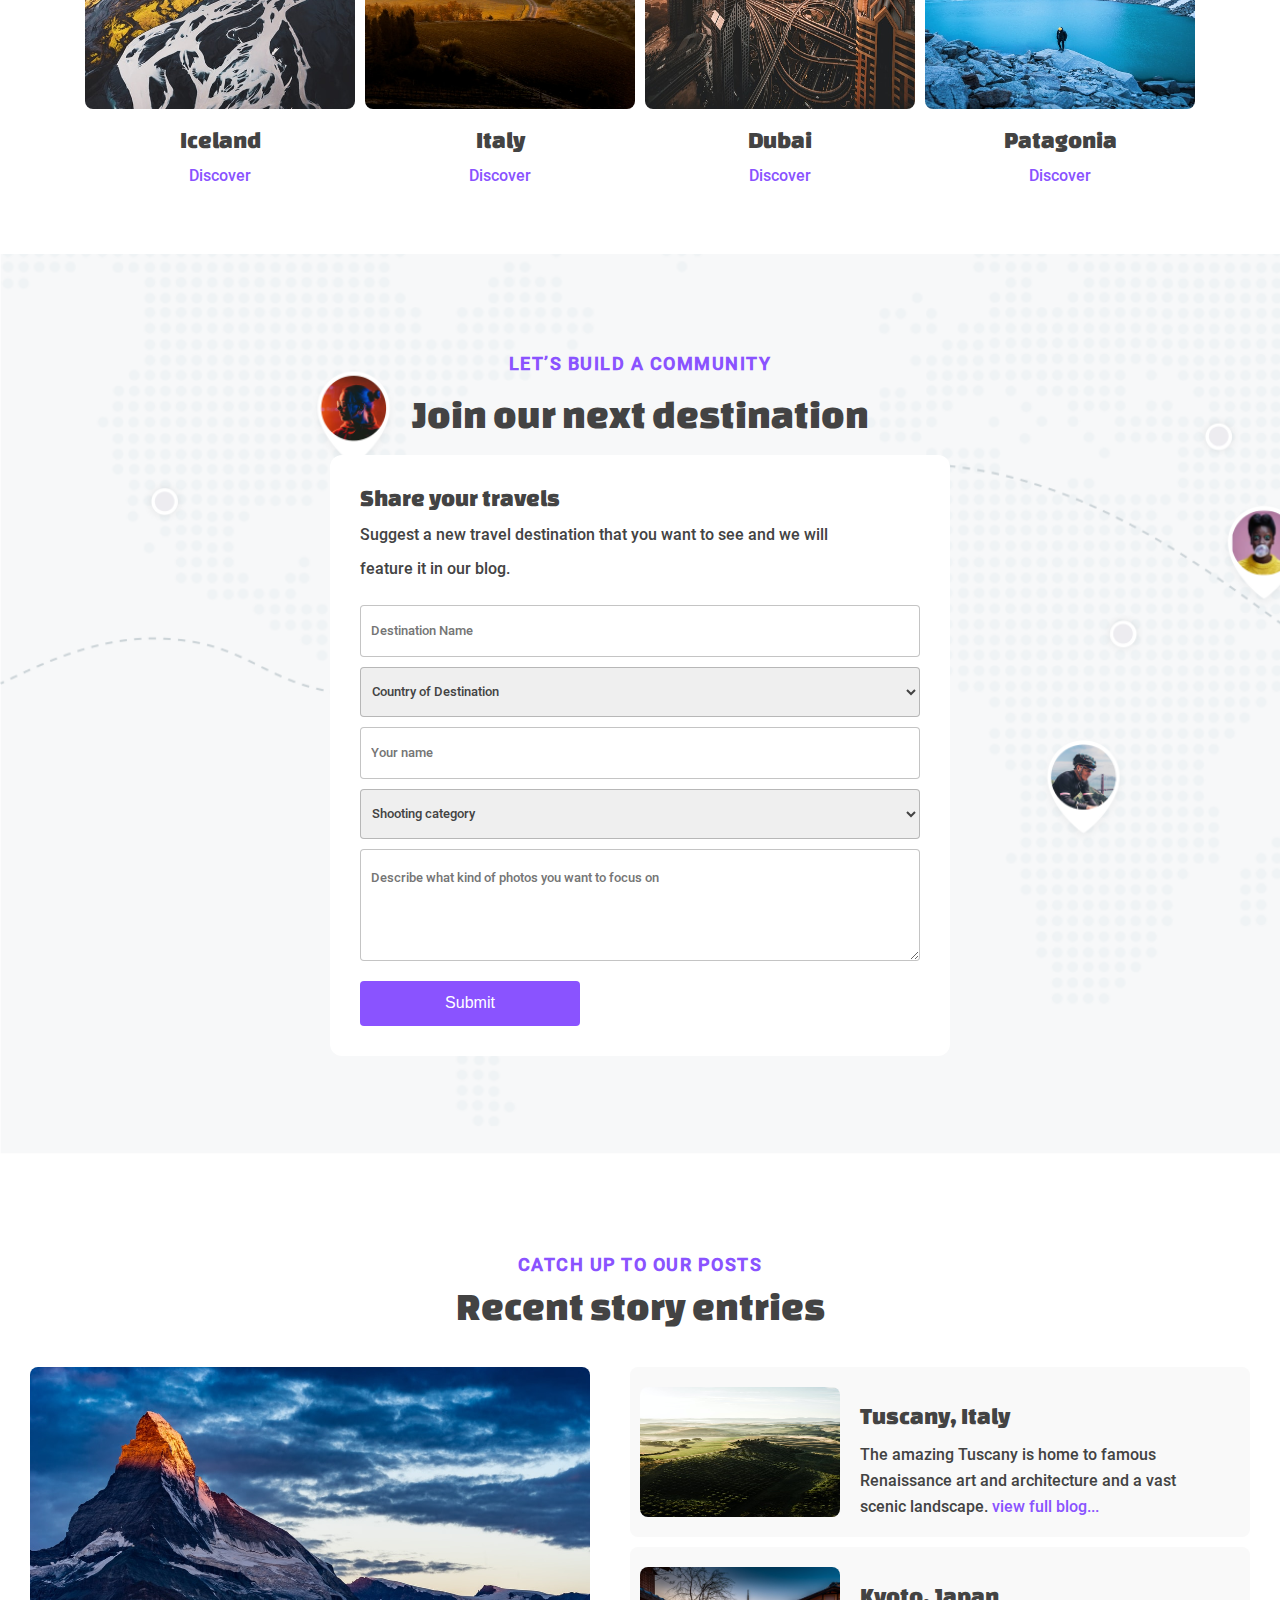
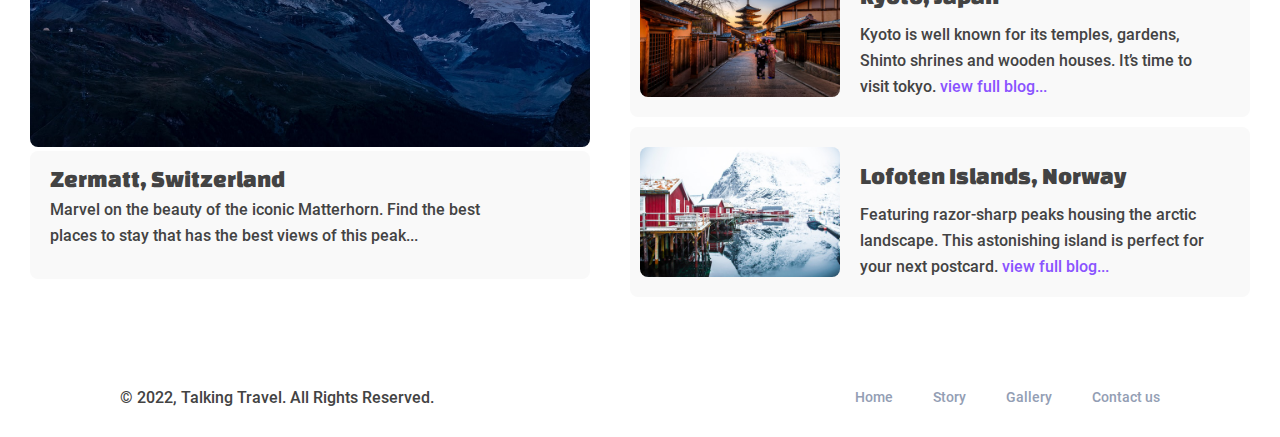
==== commit 7c8480e4: "add story page" ====
--- a/index.html
+++ b/index.html
@@ -202,16 +202,16 @@
     </div>
 
     <footer>
-      <div class="footer_section">
-        <div class="rights_reserved">
+      <div class="footer-section">
+        <div class="rights-reserved">
           <span>© 2022, Talking Travel. All Rights Reserved.</span>
         </div>
-        <div class="list_container">
-          <ul class="footer_links">
-            <li class="footer_link"><a href="index.html">Home</a></li>
-            <li class="footer_link"><a href="#">Story</a></li>
-            <li class="footer_link"><a href="#">Gallery</a></li>
-            <li class="footer_link"><a href="#">Contact us</a></li>
+        <div class="list-container">
+          <ul class="footer-links">
+            <li class="footer-link"><a href="index.html">Home</a></li>
+            <li class="footer-link"><a href="story.html">Story</a></li>
+            <li class="footer-link"><a href="#">Gallery</a></li>
+            <li class="footer-link"><a href="#">Contact us</a></li>
           </ul>
         </div>
       </div>
--- a/src/styles/recentStorySection.css
+++ b/src/styles/recentStorySection.css
@@ -131,35 +131,22 @@
 
 }
 
-.navigation {
-    display: flex;
-    flex-direction: row;
-}
-
-.nav-list {
-    display: flex;
-    list-style-type: none;
-}
-
-a {
-    text-decoration: none;
-}
-
-.footer_links {
+.footer-links {
     display: flex;
     align-items: center;
 }
 
-.footer_section {
+.footer-section {
     height: 80px;
     width: 100%;
     padding: 0 120px;
+    margin-top: 60px;
     display: flex;
     justify-content: space-between;
     align-items: center;
 }
 
-.footer_links {
+.footer-links {
     gap: 40px;
     list-style: none;
     font-weight: 300;
@@ -167,7 +154,7 @@
     color: #939EB4;
 }
 
-.footer_link>a {
+.footer-link>a {
     text-decoration: none;
     color: #939EB4;
 }